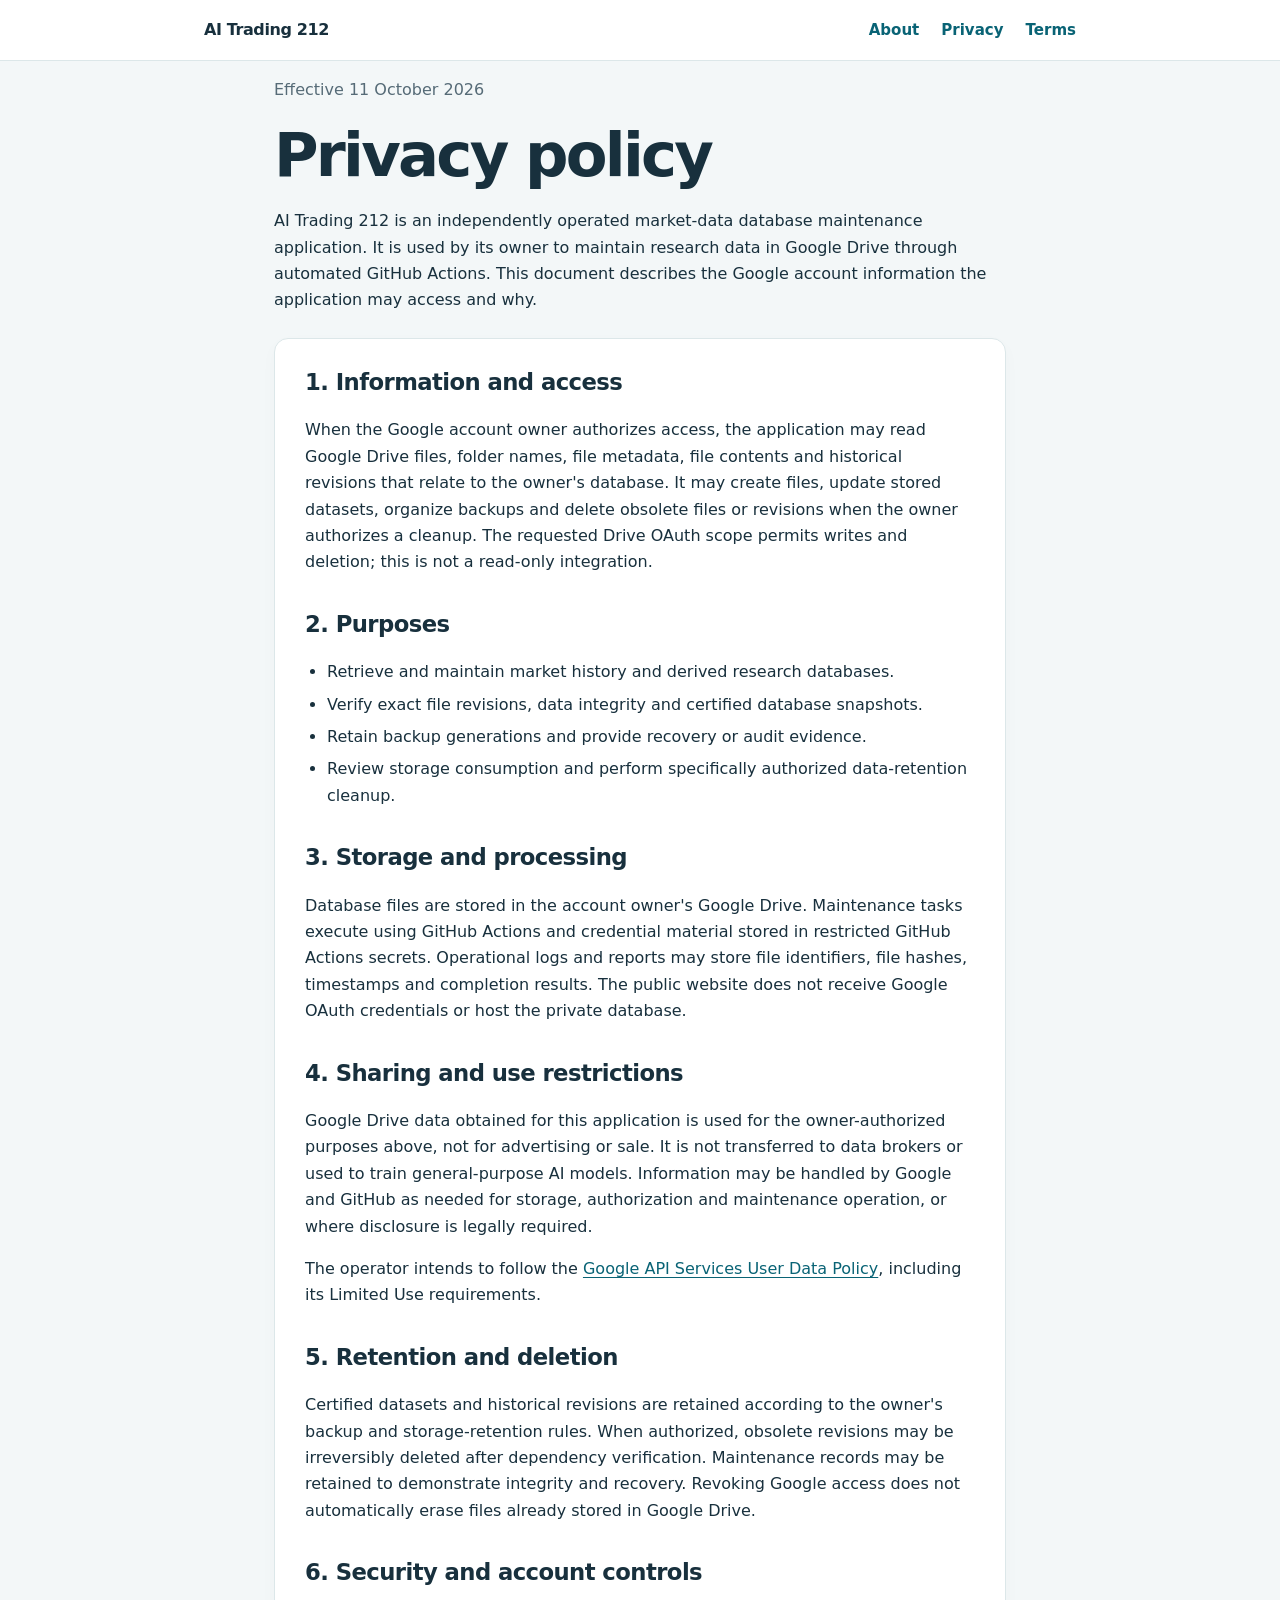
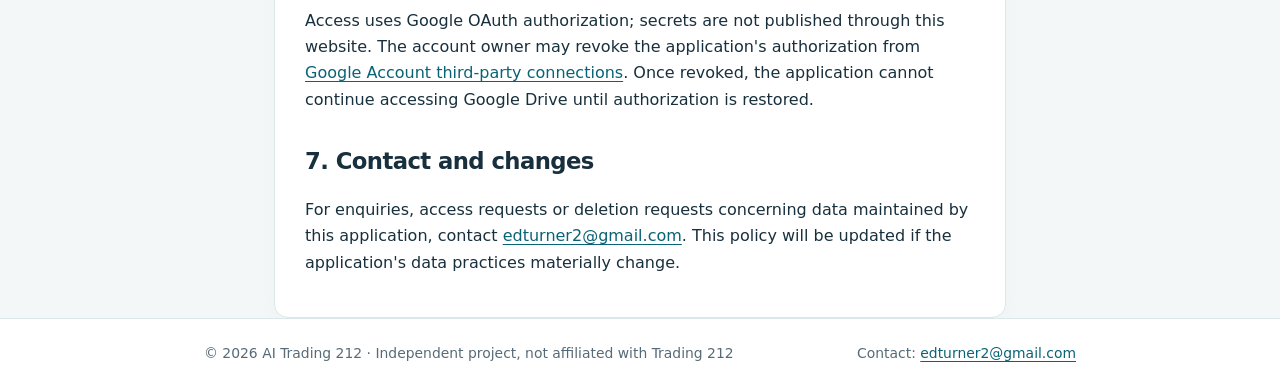
==== privacy/index.html @ f42c3eab "Publish Google Drive OAuth data-use privacy policy" ====
<!doctype html>
<html lang="en-GB"><head><meta charset="utf-8"><meta name="viewport" content="width=device-width,initial-scale=1">
<meta name="description" content="Privacy policy for AI Trading 212, an owner-operated Google Drive market-data database maintenance application.">
<link rel="stylesheet" href="/assets/site.css"><title>Privacy Policy | AI Trading 212</title>
</head><body><header><div class="wrap"><a class="brand" href="/">AI Trading 212</a><nav><a href="/">About</a><a href="/privacy/">Privacy</a><a href="/terms/">Terms</a></nav></div></header>
<main class="wrap prose">
<p class="meta">Effective 11 October 2026</p><h1>Privacy policy</h1>
<p>AI Trading 212 is an independently operated market-data database maintenance application. It is used by its owner to maintain research data in Google Drive through automated GitHub Actions. This document describes the Google account information the application may access and why.</p>
<section class="panel">
<h2>1. Information and access</h2>
<p>When the Google account owner authorizes access, the application may read Google Drive files, folder names, file metadata, file contents and historical revisions that relate to the owner's database. It may create files, update stored datasets, organize backups and delete obsolete files or revisions when the owner authorizes a cleanup. The requested Drive OAuth scope permits writes and deletion; this is not a read-only integration.</p>
<h2>2. Purposes</h2><ul>
<li>Retrieve and maintain market history and derived research databases.</li>
<li>Verify exact file revisions, data integrity and certified database snapshots.</li>
<li>Retain backup generations and provide recovery or audit evidence.</li>
<li>Review storage consumption and perform specifically authorized data-retention cleanup.</li>
</ul>
<h2>3. Storage and processing</h2>
<p>Database files are stored in the account owner's Google Drive. Maintenance tasks execute using GitHub Actions and credential material stored in restricted GitHub Actions secrets. Operational logs and reports may store file identifiers, file hashes, timestamps and completion results. The public website does not receive Google OAuth credentials or host the private database.</p>
<h2>4. Sharing and use restrictions</h2>
<p>Google Drive data obtained for this application is used for the owner-authorized purposes above, not for advertising or sale. It is not transferred to data brokers or used to train general-purpose AI models. Information may be handled by Google and GitHub as needed for storage, authorization and maintenance operation, or where disclosure is legally required.</p>
<p>The operator intends to follow the <a href="https://developers.google.com/terms/api-services-user-data-policy">Google API Services User Data Policy</a>, including its Limited Use requirements.</p>
<h2>5. Retention and deletion</h2>
<p>Certified datasets and historical revisions are retained according to the owner's backup and storage-retention rules. When authorized, obsolete revisions may be irreversibly deleted after dependency verification. Maintenance records may be retained to demonstrate integrity and recovery. Revoking Google access does not automatically erase files already stored in Google Drive.</p>
<h2>6. Security and account controls</h2>
<p>Access uses Google OAuth authorization; secrets are not published through this website. The account owner may revoke the application's authorization from <a href="https://myaccount.google.com/permissions">Google Account third-party connections</a>. Once revoked, the application cannot continue accessing Google Drive until authorization is restored.</p>
<h2>7. Contact and changes</h2>
<p>For enquiries, access requests or deletion requests concerning data maintained by this application, contact <a href="mailto:edturner2@gmail.com">edturner2@gmail.com</a>. This policy will be updated if the application's data practices materially change.</p>
</section></main><footer><div class="wrap"><span>© 2026 AI Trading 212 · Independent project, not affiliated with Trading 212</span><span>Contact: <a href="mailto:edturner2@gmail.com">edturner2@gmail.com</a></span></div></footer></body></html>
---- assets/site.css ----
:root{color-scheme:light;--ink:#18303d;--muted:#566b77;--line:#dce7e9;--green:#007f76;--paper:#f3f7f8}
*{box-sizing:border-box}body{margin:0;color:var(--ink);background:var(--paper);font:16px/1.65 system-ui,-apple-system,"Segoe UI",sans-serif}
a{color:#096375;text-underline-offset:3px}a:hover{color:#007f76}
.wrap{max-width:920px;padding:0 24px;margin:0 auto}
header{background:#fff;border-bottom:1px solid var(--line)}header .wrap{display:flex;align-items:center;justify-content:space-between;flex-wrap:wrap;gap:12px;padding-top:17px;padding-bottom:17px}
.brand{font-weight:750;text-decoration:none;color:var(--ink);letter-spacing:-.025em}
nav{display:flex;gap:22px;flex-wrap:wrap;font-size:.94rem}nav a{text-decoration:none;font-weight:600}
.hero{background:linear-gradient(112deg,#102e3b,#165368);color:#fff;padding:64px 0}.hero p{color:#e4f2f3;max-width:680px;font-size:1.15rem}.eyebrow{color:#b2ebe3;font-size:.78rem;letter-spacing:.11em;text-transform:uppercase;font-weight:700}
h1{font-size:clamp(2rem,5vw,3.8rem);letter-spacing:-.045em;line-height:1.16;margin:8px 0 18px}h2{font-size:1.42rem;letter-spacing:-.025em;margin:30px 0 10px}
main{padding:42px 0 75px}.prose{max-width:780px}
.panel{background:#fff;padding:25px 30px;border:1px solid var(--line);border-radius:14px;margin-top:24px;box-shadow:0 6px 18px #24475b06}
.panel h2:first-child{margin-top:0}
.grid{display:grid;grid-template-columns:repeat(3,minmax(0,1fr));gap:15px;margin:25px 0}
.grid article{padding:20px;background:#fff;border:1px solid var(--line);border-radius:12px}
.grid h2{font-size:1.07rem;margin:0 0 5px}.grid p{color:var(--muted);margin:0;font-size:.94rem}
.callout{border-left:4px solid #02a795;background:#e5f5f2;padding:15px 22px;border-radius:0 8px 8px 0;margin-top:30px}
.meta,small{color:var(--muted)}ul{padding-left:22px}li{margin:6px 0}
footer{border-top:1px solid var(--line);padding:23px 0;background:#fff;font-size:.87rem;color:var(--muted)}
footer .wrap{display:flex;justify-content:space-between;flex-wrap:wrap;gap:15px}
@media(max-width:650px){.grid{grid-template-columns:1fr}.hero{padding:42px 0}.panel{padding:18px 20px}}
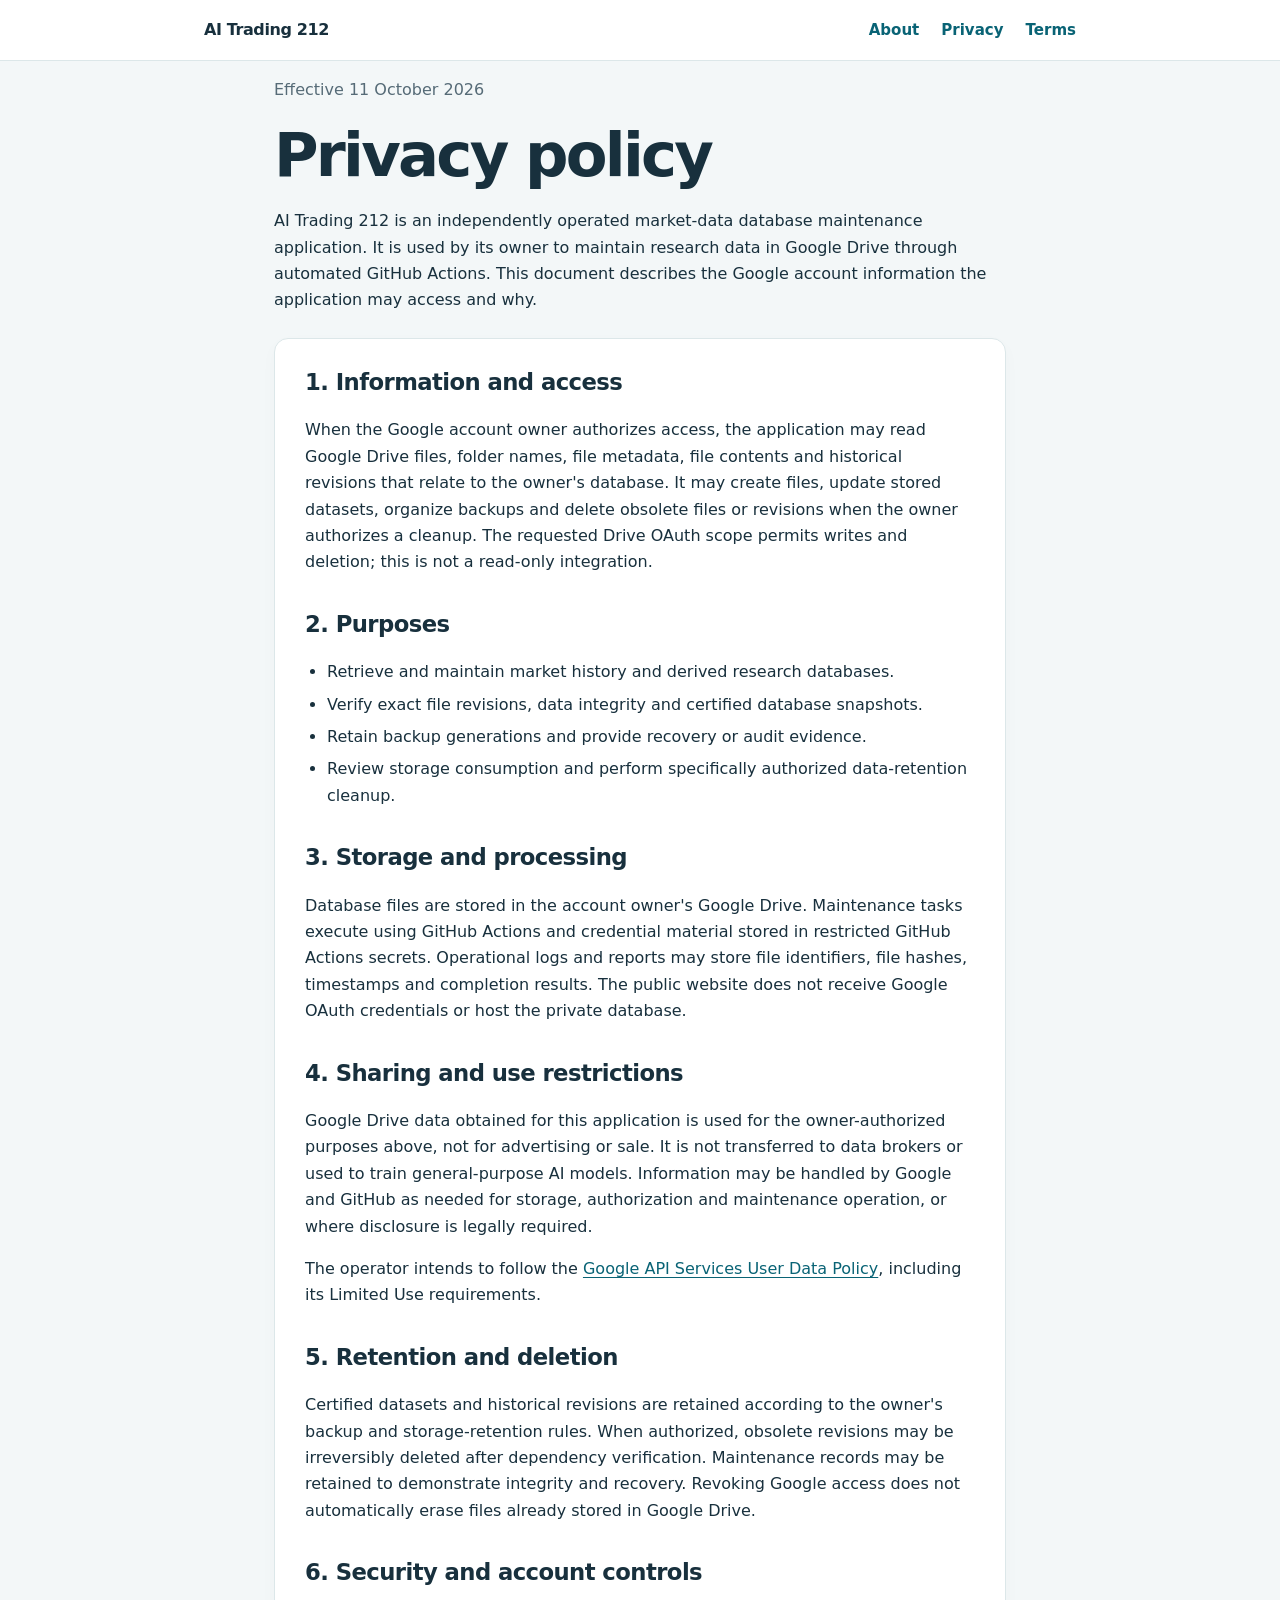
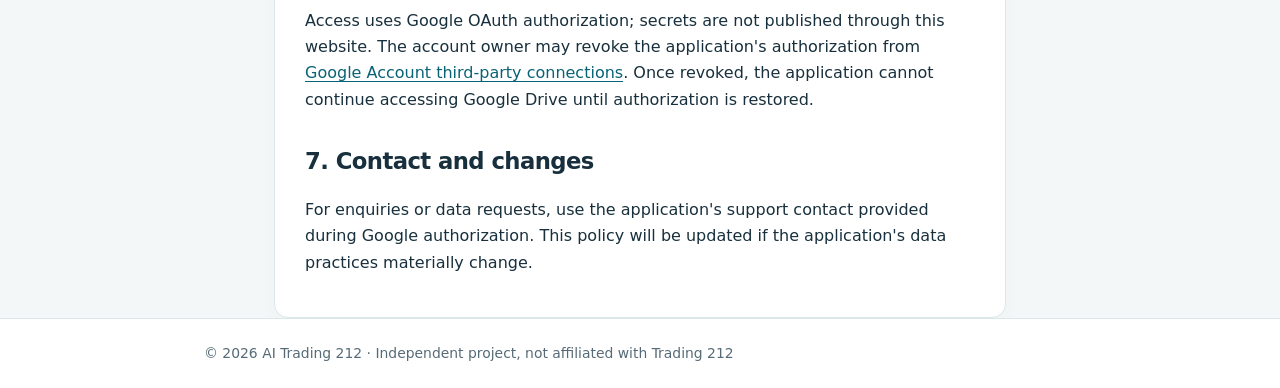
==== commit 236f97e3: "Remove personal email address from public privacy/index.html" ====
--- a/privacy/index.html
+++ b/privacy/index.html
@@ -25,5 +25,5 @@
 <h2>6. Security and account controls</h2>
 <p>Access uses Google OAuth authorization; secrets are not published through this website. The account owner may revoke the application's authorization from <a href="https://myaccount.google.com/permissions">Google Account third-party connections</a>. Once revoked, the application cannot continue accessing Google Drive until authorization is restored.</p>
 <h2>7. Contact and changes</h2>
-<p>For enquiries, access requests or deletion requests concerning data maintained by this application, contact <a href="mailto:edturner2@gmail.com">edturner2@gmail.com</a>. This policy will be updated if the application's data practices materially change.</p>
-</section></main><footer><div class="wrap"><span>© 2026 AI Trading 212 · Independent project, not affiliated with Trading 212</span><span>Contact: <a href="mailto:edturner2@gmail.com">edturner2@gmail.com</a></span></div></footer></body></html>+<p>For enquiries or data requests, use the application's support contact provided during Google authorization. This policy will be updated if the application's data practices materially change.</p>
+</section></main><footer><div class="wrap"><span>© 2026 AI Trading 212 · Independent project, not affiliated with Trading 212</span></div></footer></body></html>
